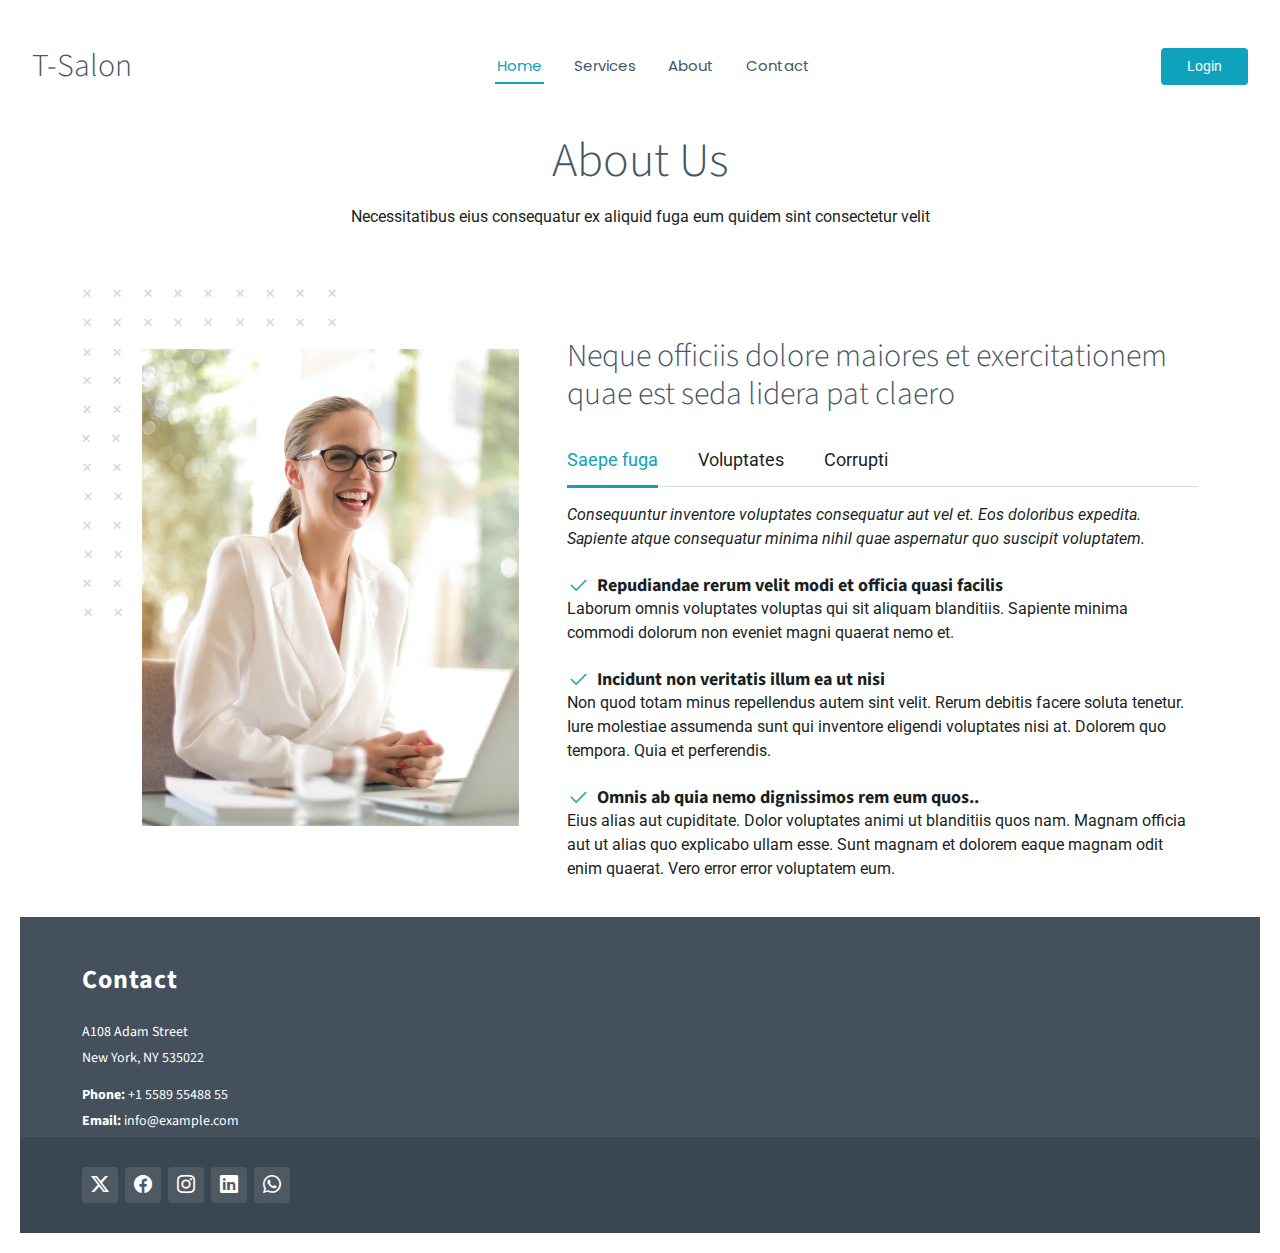
==== about.html @ e7858f96 "initial commit" ====
<!DOCTYPE html>
<html lang="en">
  <head>
    <meta charset="utf-8">
    <meta content="width=device-width, initial-scale=1.0" name="viewport">
    <title>T-Salon</title>
    <meta name="description" content="">
    <meta name="keywords" content="">
  
  
    <!-- Fonts -->
    <link href="https://fonts.googleapis.com" rel="preconnect">
    <link href="https://fonts.gstatic.com" rel="preconnect" crossorigin>
    <link href="https://fonts.googleapis.com/css2?family=Roboto:ital,wght@0,100;0,300;0,400;0,500;0,700;0,900;1,100;1,300;1,400;1,500;1,700;1,900&family=Poppins:ital,wght@0,100;0,200;0,300;0,400;0,500;0,600;0,700;0,800;0,900;1,100;1,200;1,300;1,400;1,500;1,600;1,700;1,800;1,900&family=Source+Sans+Pro:ital,wght@0,200;0,300;0,400;0,600;0,700;0,900;1,200;1,300;1,400;1,600;1,700;1,900&display=swap" rel="stylesheet">
  
    <!-- Vendor CSS Files -->
    <link href="assets/vendor/bootstrap/css/bootstrap.min.css" rel="stylesheet">
    <link href="assets/vendor/bootstrap-icons/bootstrap-icons.css" rel="stylesheet">
    <link href="assets/vendor/aos/aos.css" rel="stylesheet">
    <link href="assets/vendor/glightbox/css/glightbox.min.css" rel="stylesheet">
    <link href="assets/vendor/swiper/swiper-bundle.min.css" rel="stylesheet">
  
    <!-- Main CSS File -->
    <link href="assets/css/main.css" rel="stylesheet">
  
  </head>

<body>
    <header id="header" class="header d-flex align-items-center sticky-top">
    <div class="container-fluid position-relative d-flex align-items-center justify-content-between">

      <a href="index.html" class="logo d-flex align-items-center me-auto me-xl-0">
        <!-- <img src="assets/img" alt=""> -->
        <h1 class="sitename">T-Salon</h1>
      </a>

      <nav id="navmenu" class="navmenu">
        <ul>
          <li><a href="./index.html" class="active">Home<br></a></li>
          <li><a href="index.html#featured-services">Services</a></li>
          <li><a href="./about.html">About</a></li>
          <li><a href="index.html#footer">Contact</a></li>
        </ul>
        <i class="mobile-nav-toggle d-xl-none bi bi-list"></i>
      </nav>

      <button class="btn-get-started" id="login">Login</button>

    </div>
  </header>

      <main class="main">
        <!-- About Section -->
        <section id="about" class="about section">

            <!-- Section Title -->
            <div class="container section-title" data-aos="fade-up">
              <h2>About Us</h2>
              <p>Necessitatibus eius consequatur ex aliquid fuga eum quidem sint consectetur velit</p>
            </div><!-- End Section Title -->
      
            <div class="container" data-aos="fade-up">
      
              <div class="row g-4 g-lg-5" data-aos="fade-up" data-aos-delay="200">
      
                <div class="col-lg-5">
                  <div class="about-img">
                    <img src="assets/img/about-portrait.jpg" class="img-fluid" alt="">
                  </div>
                </div>
      
                <div class="col-lg-7">
                  <h3 class="pt-0 pt-lg-5">Neque officiis dolore maiores et exercitationem quae est seda lidera pat claero</h3>
      
                  <!-- Tabs -->
                  <ul class="nav nav-pills mb-3">
                    <li><a class="nav-link active" data-bs-toggle="pill" href="#about-tab1">Saepe fuga</a></li>
                    <li><a class="nav-link" data-bs-toggle="pill" href="#about-tab2">Voluptates</a></li>
                    <li><a class="nav-link" data-bs-toggle="pill" href="#about-tab3">Corrupti</a></li>
                  </ul><!-- End Tabs -->
      
                  <!-- Tab Content -->
                  <div class="tab-content">
      
                    <div class="tab-pane fade show active" id="about-tab1">
      
                      <p class="fst-italic">Consequuntur inventore voluptates consequatur aut vel et. Eos doloribus expedita. Sapiente atque consequatur minima nihil quae aspernatur quo suscipit voluptatem.</p>
      
                      <div class="d-flex align-items-center mt-4">
                        <i class="bi bi-check2"></i>
                        <h4>Repudiandae rerum velit modi et officia quasi facilis</h4>
                      </div>
                      <p>Laborum omnis voluptates voluptas qui sit aliquam blanditiis. Sapiente minima commodi dolorum non eveniet magni quaerat nemo et.</p>
      
                      <div class="d-flex align-items-center mt-4">
                        <i class="bi bi-check2"></i>
                        <h4>Incidunt non veritatis illum ea ut nisi</h4>
                      </div>
                      <p>Non quod totam minus repellendus autem sint velit. Rerum debitis facere soluta tenetur. Iure molestiae assumenda sunt qui inventore eligendi voluptates nisi at. Dolorem quo tempora. Quia et perferendis.</p>
      
                      <div class="d-flex align-items-center mt-4">
                        <i class="bi bi-check2"></i>
                        <h4>Omnis ab quia nemo dignissimos rem eum quos..</h4>
                      </div>
                      <p>Eius alias aut cupiditate. Dolor voluptates animi ut blanditiis quos nam. Magnam officia aut ut alias quo explicabo ullam esse. Sunt magnam et dolorem eaque magnam odit enim quaerat. Vero error error voluptatem eum.</p>
      
                    </div><!-- End Tab 1 Content -->
      
                    <div class="tab-pane fade" id="about-tab2">
      
                      <p class="fst-italic">Consequuntur inventore voluptates consequatur aut vel et. Eos doloribus expedita. Sapiente atque consequatur minima nihil quae aspernatur quo suscipit voluptatem.</p>
      
                      <div class="d-flex align-items-center mt-4">
                        <i class="bi bi-check2"></i>
                        <h4>Repudiandae rerum velit modi et officia quasi facilis</h4>
                      </div>
                      <p>Laborum omnis voluptates voluptas qui sit aliquam blanditiis. Sapiente minima commodi dolorum non eveniet magni quaerat nemo et.</p>
      
                      <div class="d-flex align-items-center mt-4">
                        <i class="bi bi-check2"></i>
                        <h4>Incidunt non veritatis illum ea ut nisi</h4>
                      </div>
                      <p>Non quod totam minus repellendus autem sint velit. Rerum debitis facere soluta tenetur. Iure molestiae assumenda sunt qui inventore eligendi voluptates nisi at. Dolorem quo tempora. Quia et perferendis.</p>
      
                      <div class="d-flex align-items-center mt-4">
                        <i class="bi bi-check2"></i>
                        <h4>Omnis ab quia nemo dignissimos rem eum quos..</h4>
                      </div>
                      <p>Eius alias aut cupiditate. Dolor voluptates animi ut blanditiis quos nam. Magnam officia aut ut alias quo explicabo ullam esse. Sunt magnam et dolorem eaque magnam odit enim quaerat. Vero error error voluptatem eum.</p>
      
                    </div><!-- End Tab 2 Content -->
      
                    <div class="tab-pane fade" id="about-tab3">
      
                      <p class="fst-italic">Consequuntur inventore voluptates consequatur aut vel et. Eos doloribus expedita. Sapiente atque consequatur minima nihil quae aspernatur quo suscipit voluptatem.</p>
      
                      <div class="d-flex align-items-center mt-4">
                        <i class="bi bi-check2"></i>
                        <h4>Repudiandae rerum velit modi et officia quasi facilis</h4>
                      </div>
                      <p>Laborum omnis voluptates voluptas qui sit aliquam blanditiis. Sapiente minima commodi dolorum non eveniet magni quaerat nemo et.</p>
      
                      <div class="d-flex align-items-center mt-4">
                        <i class="bi bi-check2"></i>
                        <h4>Incidunt non veritatis illum ea ut nisi</h4>
                      </div>
                      <p>Non quod totam minus repellendus autem sint velit. Rerum debitis facere soluta tenetur. Iure molestiae assumenda sunt qui inventore eligendi voluptates nisi at. Dolorem quo tempora. Quia et perferendis.</p>
      
                      <div class="d-flex align-items-center mt-4">
                        <i class="bi bi-check2"></i>
                        <h4>Omnis ab quia nemo dignissimos rem eum quos..</h4>
                      </div>
                      <p>Eius alias aut cupiditate. Dolor voluptates animi ut blanditiis quos nam. Magnam officia aut ut alias quo explicabo ullam esse. Sunt magnam et dolorem eaque magnam odit enim quaerat. Vero error error voluptatem eum.</p>
      
                    </div><!-- End Tab 3 Content -->
      
                  </div>
      
                </div>
      
              </div>
      
            </div>
      
          </section><!-- /About Section -->    
    </main>


    <footer id="footer" class="footer dark-background">
      <div class="footer-top">
        <div class="container">
          <div class="row gy-4">
            <div class="col-lg-4 col-md-6 footer-about">
              <a href="index.html" class="logo d-flex align-items-center">
                <span class="sitename">Contact</span>
              </a>
              <div class="footer-contact pt-1">
                <p>A108 Adam Street</p>
                <p>New York, NY 535022</p>
                <p class="mt-3"><strong>Phone:</strong> <span>+1 5589 55488 55</span></p>
                <p><strong>Email:</strong> <span>info@example.com</span></p>
              </div>
            </div>
  
            <!-- <div class="col-lg-2 col-md-3 footer-links">
              <h4>Useful Links</h4>
              <ul>
                <li><a href="#">Home</a></li>
                <li><a href="./about.html">About us</a></li>
                <li><a href="#featured-services">Services</a></li>
                <li><a href="#">Terms of service</a></li>
                <li><a href="#">Privacy policy</a></li>
              </ul>
            </div> -->
  
          </div>
        </div>
      </div>
  
      <div class="copyright text-center">
        <div class="container d-flex flex-column flex-lg-row justify-content-center justify-content-lg-between align-items-center">
  
          
  
          <div class="social-links order-first order-lg-last mb-3 mb-lg-0">
            <a href=""><i class="bi bi-twitter-x"></i></a>
            <a href=""><i class="bi bi-facebook"></i></a>
            <a href=""><i class="bi bi-instagram"></i></a>
            <a href=""><i class="bi bi-linkedin"></i></a>
            <a href=""><i class="bi bi-whatsapp"></i></a>
          </div>
  
        </div>
      </div>
  
    </footer>
    
      <!-- Scroll Top -->
      <a href="#" id="scroll-top" class="scroll-top d-flex align-items-center justify-content-center"><i class="bi bi-arrow-up-short"></i></a>
    
      <!-- Preloader -->
      <div id="preloader"></div>
    
      <!-- Vendor JS Files -->
      <script src="assets/vendor/bootstrap/js/bootstrap.bundle.min.js"></script>
      <script src="assets/vendor/php-email-form/validate.js"></script>
      <script src="assets/vendor/aos/aos.js"></script>
      <script src="assets/vendor/glightbox/js/glightbox.min.js"></script>
      <script src="assets/vendor/swiper/swiper-bundle.min.js"></script>
      <script src="assets/vendor/imagesloaded/imagesloaded.pkgd.min.js"></script>
      <script src="assets/vendor/isotope-layout/isotope.pkgd.min.js"></script>
    
      <!-- Main JS File -->
      <script src="assets/js/main.js"></script>
    
</body>
</html>
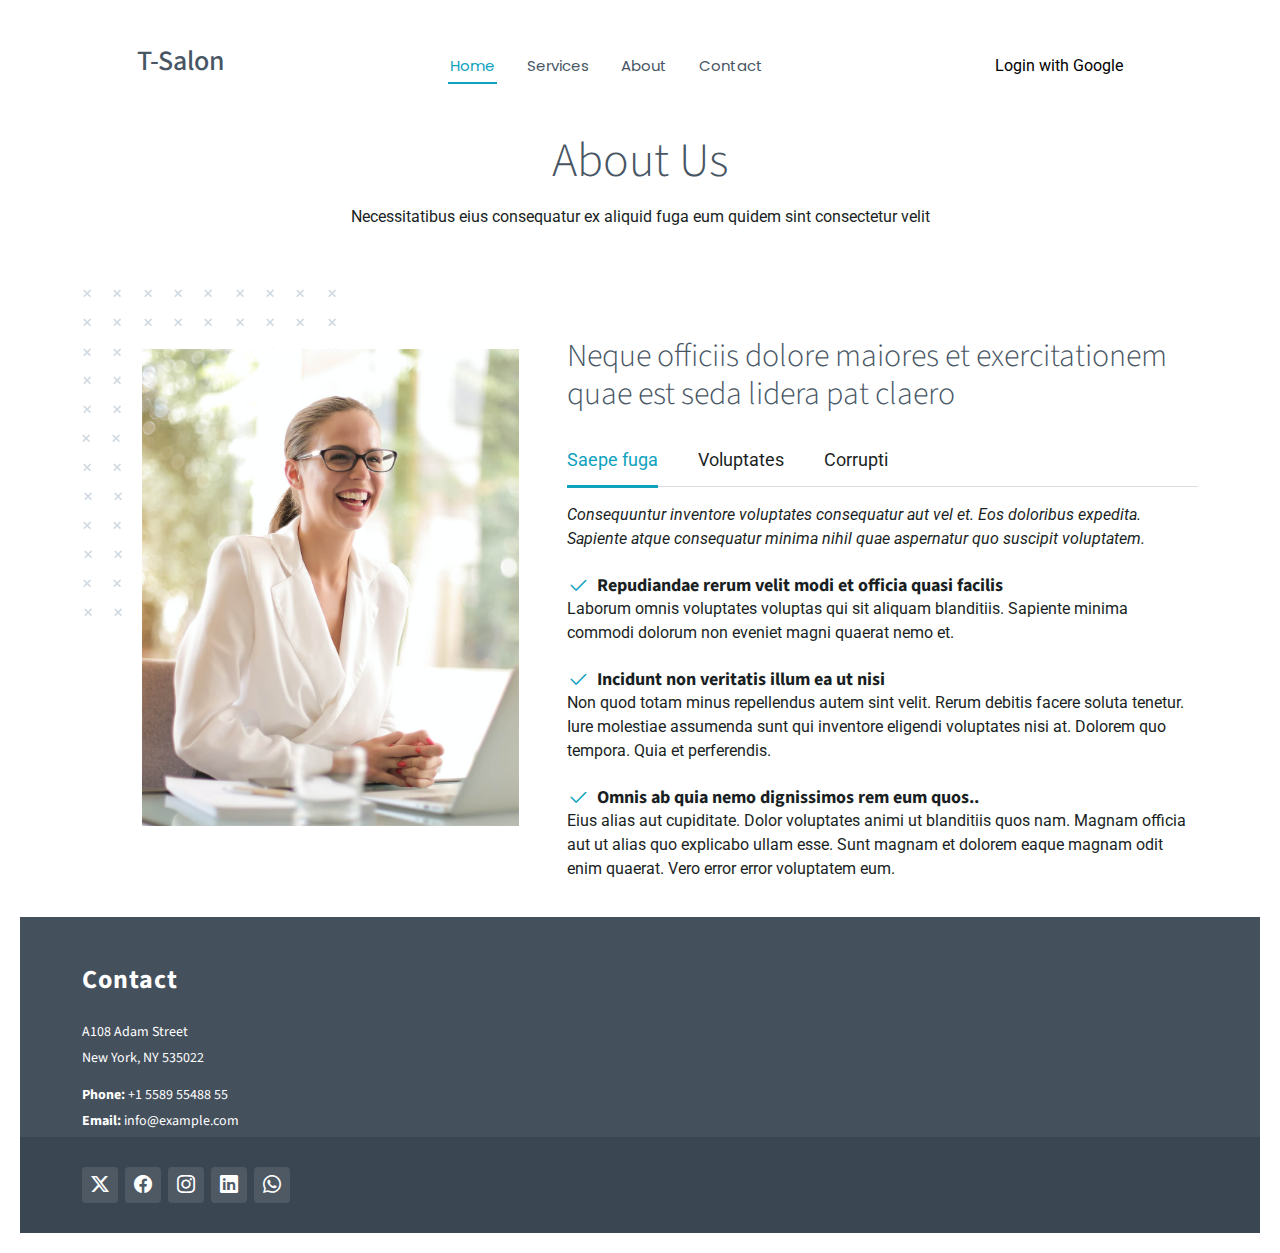
==== commit b6a53be3: "1st fix for fetch bookings" ====
--- a/about.html
+++ b/about.html
@@ -26,26 +26,38 @@
   </head>
 
 <body>
-    <header id="header" class="header d-flex align-items-center sticky-top">
-    <div class="container-fluid position-relative d-flex align-items-center justify-content-between">
+  <header id="header" class="header d-flex align-items-center justify-content-around sticky-top">
+    <div class="container-fluid position-relative d-flex align-items-center justify-content-around">
 
       <a href="index.html" class="logo d-flex align-items-center me-auto me-xl-0">
         <!-- <img src="assets/img" alt=""> -->
-        <h1 class="sitename">T-Salon</h1>
+        <h3 class="site-name">T-Salon</h3>
       </a>
 
       <nav id="navmenu" class="navmenu">
         <ul>
-          <li><a href="./index.html" class="active">Home<br></a></li>
-          <li><a href="index.html#featured-services">Services</a></li>
+          <li><a href="#hero" class="active">Home<br></a></li>
+          <li><a href="#featured-services">Services</a></li>
           <li><a href="./about.html">About</a></li>
-          <li><a href="index.html#footer">Contact</a></li>
+          <li><a href="#footer">Contact</a></li>
         </ul>
         <i class="mobile-nav-toggle d-xl-none bi bi-list"></i>
       </nav>
 
-      <button class="btn-get-started" id="login">Login</button>
-
+<div style="display: none;" id="myBookings">
+  <a href="./bookings.html">My Bookings</a>
+</div>
+<div>
+
+<!-- Google Sign-In Button -->
+<div id="g_id_onload"
+     data-client_id="738754584957-aftsi9qe2riqpuo6sves3q9916ptmqub.apps.googleusercontent.com"
+     data-callback="handleCredentialResponse"
+     data-auto_prompt="false">
+</div>
+
+<button class="googleSignin" style="background-color: transparent" id="googleLoginButton">Login with Google</button>
+</div>
     </div>
   </header>
 
--- a/assets/css/main.css
+++ b/assets/css/main.css
@@ -282,61 +282,7 @@
   z-index: 997;
 }
 
-.header .logo {
-  line-height: 1;
-}
-
-.header .logo img {
-  max-height: 36px;
-  margin-right: 8px;
-}
-
-.header .logo h1 {
-  font-size: 32px;
-  font-weight: 300;
-  margin: 0;
-  color: var(--heading-color);
-}
-
-.header .logo span {
-  color: var(--accent-color);
-  font-weight: 400;
-  font-size: 34px;
-  margin-left: 2px;
-}
-
-.header .btn-get-started,
-.header .btn-get-started:focus {
-  color: var(--contrast-color);
-  background: var(--accent-color);
-  font-size: 14px;
-  padding: 8px 26px;
-  margin: 0;
-  border-radius: 4px;
-  transition: 0.3s;
-}
-
-.header .btn-get-started:hover,
-.header .btn-get-started:focus:hover {
-  color: var(--contrast-color);
-  background: color-mix(in srgb, var(--accent-color), transparent 15%);
-}
-
-@media (max-width: 1200px) {
-  .header .logo {
-    order: 1;
-  }
-
-  .header .btn-get-started {
-    order: 2;
-    margin: 0 15px 0 0;
-    padding: 6px 20px;
-  }
-
-  .header .navmenu {
-    order: 3;
-  }
-}
+
 
 .scrolled .header {
   box-shadow: 0px 0 18px rgba(0, 0, 0, 0.1);
@@ -989,6 +935,15 @@
   .hero .animated {
     max-width: 80%;
   }
+
+  .site-name {
+    display: none;
+    justify-content: center;
+    align-items: center;
+    text-align: center;
+    font-size: 17px;
+    padding-top: 7px;
+  }
 }
 
 @media (max-width: 640px) {
@@ -1006,6 +961,15 @@
   .hero .btn-get-started,
   .hero .btn-watch-video {
     font-size: 13px;
+  }
+
+  .site-name {
+    display: flex;
+    justify-content: center;
+    align-items: center;
+    text-align: center;
+    font-size: 17px;
+    padding-top: 7px;
   }
 }
 
@@ -1640,353 +1604,63 @@
 }
 
 /*--------------------------------------------------------------
-# Blog Posts Section
---------------------------------------------------------------*/
-.blog-posts article {
-  background-color: var(--surface-color);
-  box-shadow: 0 4px 16px rgba(0, 0, 0, 0.1);
-  padding: 30px;
-  height: 100%;
-  border-radius: 10px;
-  overflow: hidden;
-}
-
-.blog-posts .post-img {
-  max-height: 240px;
-  margin: -30px -30px 15px -30px;
-  overflow: hidden;
-}
-
-.blog-posts .post-category {
-  font-size: 16px;
-  color: color-mix(in srgb, var(--default-color), transparent 40%);
+# Bookings Section
+--------------------------------------------------------------*/
+/* Basic styling for the User Bookings section */
+#userBookingsSection {
+  max-width: 600px;
+  margin: 20px auto;
+  padding: 20px;
+  border: 1px solid #ddd;
+  border-radius: 8px;
+  background-color: #f9f9f9;
+}
+
+#userBookingsSection h2 {
+  text-align: center;
+  color: #333;
+}
+
+.booking-entry {
+  border: 1px solid #ccc;
+  padding: 15px;
   margin-bottom: 10px;
-}
-
-.blog-posts .title {
-  font-size: 20px;
-  font-weight: 700;
-  padding: 0;
-  margin: 0 0 20px 0;
-}
-
-.blog-posts .title a {
-  color: var(--heading-color);
-  transition: 0.3s;
-}
-
-.blog-posts .title a:hover {
-  color: var(--accent-color);
-}
-
-.blog-posts .post-author-img {
-  width: 50px;
-  border-radius: 50%;
-  margin-right: 15px;
-}
-
-.blog-posts .post-author {
-  font-weight: 600;
-  margin-bottom: 5px;
-}
-
-.blog-posts .post-date {
-  font-size: 14px;
-  color: color-mix(in srgb, var(--default-color), transparent 40%);
-  margin-bottom: 0;
-}
-
-/*--------------------------------------------------------------
-# Blog Pagination Section
---------------------------------------------------------------*/
-.blog-pagination {
-  padding-top: 0;
-  color: color-mix(in srgb, var(--default-color), transparent 40%);
-}
-
-.blog-pagination ul {
+  border-radius: 6px;
+  background-color: #fff;
   display: flex;
-  padding: 0;
-  margin: 0;
-  list-style: none;
-}
-
-.blog-pagination li {
-  margin: 0 5px;
-  transition: 0.3s;
-}
-
-.blog-pagination li a {
-  color: color-mix(in srgb, var(--default-color), transparent 40%);
-  padding: 7px 16px;
-  display: flex;
+  justify-content: space-between;
   align-items: center;
-  justify-content: center;
-}
-
-.blog-pagination li a.active,
-.blog-pagination li a:hover {
-  background: var(--accent-color);
-  color: var(--contrast-color);
-}
-
-.blog-pagination li a.active a,
-.blog-pagination li a:hover a {
-  color: var(--contrast-color);
-}
-
-/*--------------------------------------------------------------
-# Blog Details Section
---------------------------------------------------------------*/
-.blog-details {
-  padding-bottom: 30px;
-}
-
-.blog-details .article {
-  background-color: var(--surface-color);
-  padding: 30px;
-  box-shadow: 0 4px 16px rgba(0, 0, 0, 0.1);
-}
-
-.blog-details .post-img {
-  margin: -30px -30px 20px -30px;
-  overflow: hidden;
-}
-
-.blog-details .title {
-  color: var(--heading-color);
-  font-size: 28px;
-  font-weight: 700;
-  padding: 0;
-  margin: 30px 0;
-}
-
-.blog-details .content {
+}
+
+.booking-entry p {
+  margin: 5px 0;
+}
+
+.booking-entry button {
+  padding: 5px 10px;
+  border: none;
+  background-color: #d9534f;
+  color: #fff;
+  cursor: pointer;
+  border-radius: 4px;
+}
+
+.booking-entry button:hover {
+  background-color: #c9302c;
+}
+
+/* Styling for "No bookings found" message */
+#noBookingsMessage {
+  text-align: center;
+  color: #666;
+  font-size: 1rem;
   margin-top: 20px;
 }
 
-.blog-details .content h3 {
-  font-size: 22px;
-  margin-top: 30px;
-  font-weight: bold;
-}
-
-.blog-details .content blockquote {
-  overflow: hidden;
-  background-color: color-mix(in srgb, var(--default-color), transparent 95%);
-  padding: 60px;
-  position: relative;
-  text-align: center;
-  margin: 20px 0;
-}
-
-.blog-details .content blockquote p {
-  color: var(--default-color);
-  line-height: 1.6;
-  margin-bottom: 0;
-  font-style: italic;
-  font-weight: 500;
-  font-size: 22px;
-}
-
-.blog-details .content blockquote:after {
-  content: "";
-  position: absolute;
-  left: 0;
-  top: 0;
-  bottom: 0;
-  width: 3px;
-  background-color: var(--accent-color);
-  margin-top: 20px;
-  margin-bottom: 20px;
-}
-
-.blog-details .meta-top {
-  margin-top: 20px;
-  color: color-mix(in srgb, var(--default-color), transparent 40%);
-}
-
-.blog-details .meta-top ul {
-  display: flex;
-  flex-wrap: wrap;
-  list-style: none;
-  align-items: center;
-  padding: 0;
-  margin: 0;
-}
-
-.blog-details .meta-top ul li+li {
-  padding-left: 20px;
-}
-
-.blog-details .meta-top i {
-  font-size: 16px;
-  margin-right: 8px;
-  line-height: 0;
-  color: color-mix(in srgb, var(--default-color), transparent 40%);
-}
-
-.blog-details .meta-top a {
-  color: color-mix(in srgb, var(--default-color), transparent 40%);
-  font-size: 14px;
-  display: inline-block;
-  line-height: 1;
-}
-
-.blog-details .meta-bottom {
-  padding-top: 10px;
-  border-top: 1px solid color-mix(in srgb, var(--default-color), transparent 90%);
-}
-
-.blog-details .meta-bottom i {
-  color: color-mix(in srgb, var(--default-color), transparent 40%);
-  display: inline;
-}
-
-.blog-details .meta-bottom a {
-  color: color-mix(in srgb, var(--default-color), transparent 40%);
-  transition: 0.3s;
-}
-
-.blog-details .meta-bottom a:hover {
-  color: var(--accent-color);
-}
-
-.blog-details .meta-bottom .cats {
-  list-style: none;
-  display: inline;
-  padding: 0 20px 0 0;
-  font-size: 14px;
-}
-
-.blog-details .meta-bottom .cats li {
-  display: inline-block;
-}
-
-.blog-details .meta-bottom .tags {
-  list-style: none;
-  display: inline;
-  padding: 0;
-  font-size: 14px;
-}
-
-.blog-details .meta-bottom .tags li {
-  display: inline-block;
-}
-
-.blog-details .meta-bottom .tags li+li::before {
-  padding-right: 6px;
-  color: var(--default-color);
-  content: ",";
-}
-
-.blog-details .meta-bottom .share {
-  font-size: 16px;
-}
-
-.blog-details .meta-bottom .share i {
-  padding-left: 5px;
-}
-
-/*--------------------------------------------------------------
-# Blog Author Section
---------------------------------------------------------------*/
-.blog-author {
-  padding: 10px 0 40px 0;
-}
-
-.blog-author .author-container {
-  background-color: var(--surface-color);
-  padding: 20px;
-  box-shadow: 0 4px 16px rgba(0, 0, 0, 0.1);
-}
-
-.blog-author img {
-  max-width: 120px;
-  margin-right: 20px;
-}
-
-.blog-author h4 {
-  font-weight: 600;
-  font-size: 20px;
-  margin-bottom: 0px;
-  padding: 0;
-  color: color-mix(in srgb, var(--default-color), transparent 20%);
-}
-
-.blog-author .social-links {
-  margin: 0 10px 10px 0;
-}
-
-.blog-author .social-links a {
-  color: color-mix(in srgb, var(--default-color), transparent 60%);
-  margin-right: 5px;
-}
-
-.blog-author p {
-  font-style: italic;
-  color: color-mix(in srgb, var(--default-color), transparent 30%);
-  margin-bottom: 0;
-}
-
-/*--------------------------------------------------------------
-# Blog Comments Section
---------------------------------------------------------------*/
-.blog-comments {
-  padding: 10px 0;
-}
-
-.blog-comments .comments-count {
-  font-weight: bold;
-}
-
-.blog-comments .comment {
-  margin-top: 30px;
-  position: relative;
-}
-
-.blog-comments .comment .comment-img {
-  margin-right: 14px;
-}
-
-.blog-comments .comment .comment-img img {
-  width: 60px;
-}
-
-.blog-comments .comment h5 {
-  font-size: 16px;
-  margin-bottom: 2px;
-}
-
-.blog-comments .comment h5 a {
-  font-weight: bold;
-  color: var(--default-color);
-  transition: 0.3s;
-}
-
-.blog-comments .comment h5 a:hover {
-  color: var(--accent-color);
-}
-
-.blog-comments .comment h5 .reply {
-  padding-left: 10px;
-  color: color-mix(in srgb, var(--default-color), transparent 20%);
-}
-
-.blog-comments .comment h5 .reply i {
-  font-size: 20px;
-}
-
-.blog-comments .comment time {
-  display: block;
-  font-size: 14px;
-  color: color-mix(in srgb, var(--default-color), transparent 40%);
-  margin-bottom: 5px;
-}
-
-.blog-comments .comment.comment-reply {
-  padding-left: 40px;
-}
+
+
+
+
 
 
 
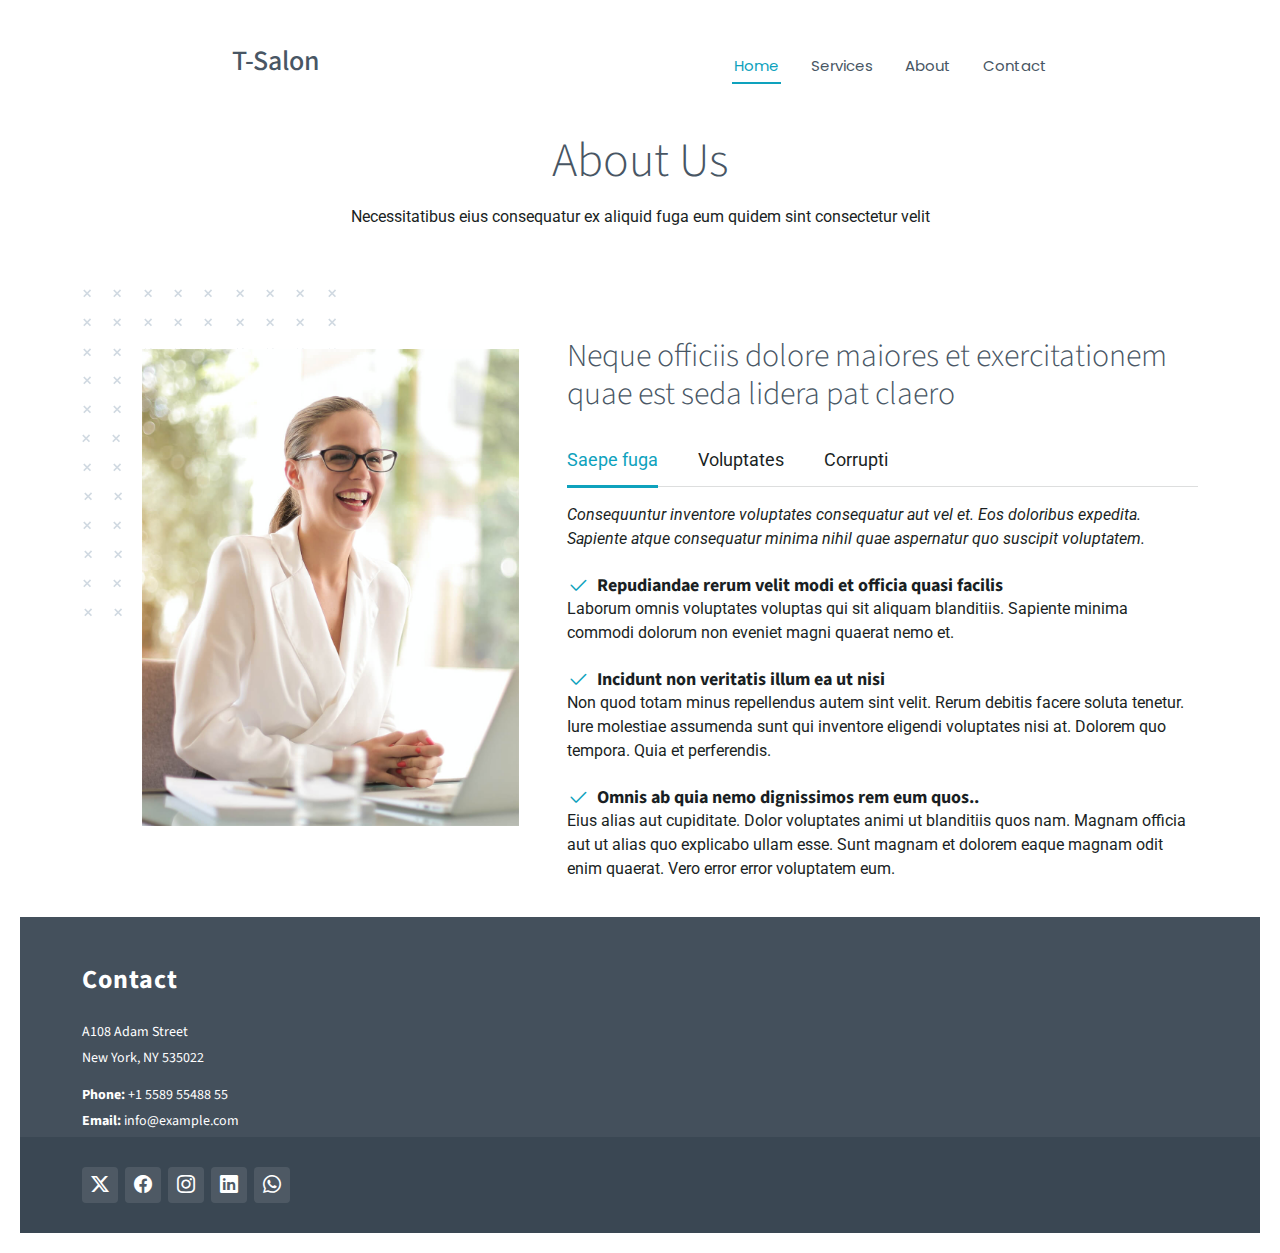
==== commit f78aee5a: "Fixing fetch bookings func" ====
--- a/about.html
+++ b/about.html
@@ -36,27 +36,13 @@
 
       <nav id="navmenu" class="navmenu">
         <ul>
-          <li><a href="#hero" class="active">Home<br></a></li>
-          <li><a href="#featured-services">Services</a></li>
+          <li><a href="./index.html" class="active">Home<br></a></li>
+          <li><a href="./index.html#featured-services">Services</a></li>
           <li><a href="./about.html">About</a></li>
-          <li><a href="#footer">Contact</a></li>
+          <li><a href="./index.html#footer">Contact</a></li>
         </ul>
         <i class="mobile-nav-toggle d-xl-none bi bi-list"></i>
       </nav>
-
-<div style="display: none;" id="myBookings">
-  <a href="./bookings.html">My Bookings</a>
-</div>
-<div>
-
-<!-- Google Sign-In Button -->
-<div id="g_id_onload"
-     data-client_id="738754584957-aftsi9qe2riqpuo6sves3q9916ptmqub.apps.googleusercontent.com"
-     data-callback="handleCredentialResponse"
-     data-auto_prompt="false">
-</div>
-
-<button class="googleSignin" style="background-color: transparent" id="googleLoginButton">Login with Google</button>
 </div>
     </div>
   </header>
--- a/assets/css/main.css
+++ b/assets/css/main.css
@@ -1039,7 +1039,9 @@
   padding: 16px;
   border-top: 1px solid #ddd;
   display: flex;
-  justify-content: flex-end;
+  justify-content: center;
+  align-items: center;
+  text-align: center;
   gap: 8px;
 }
 
